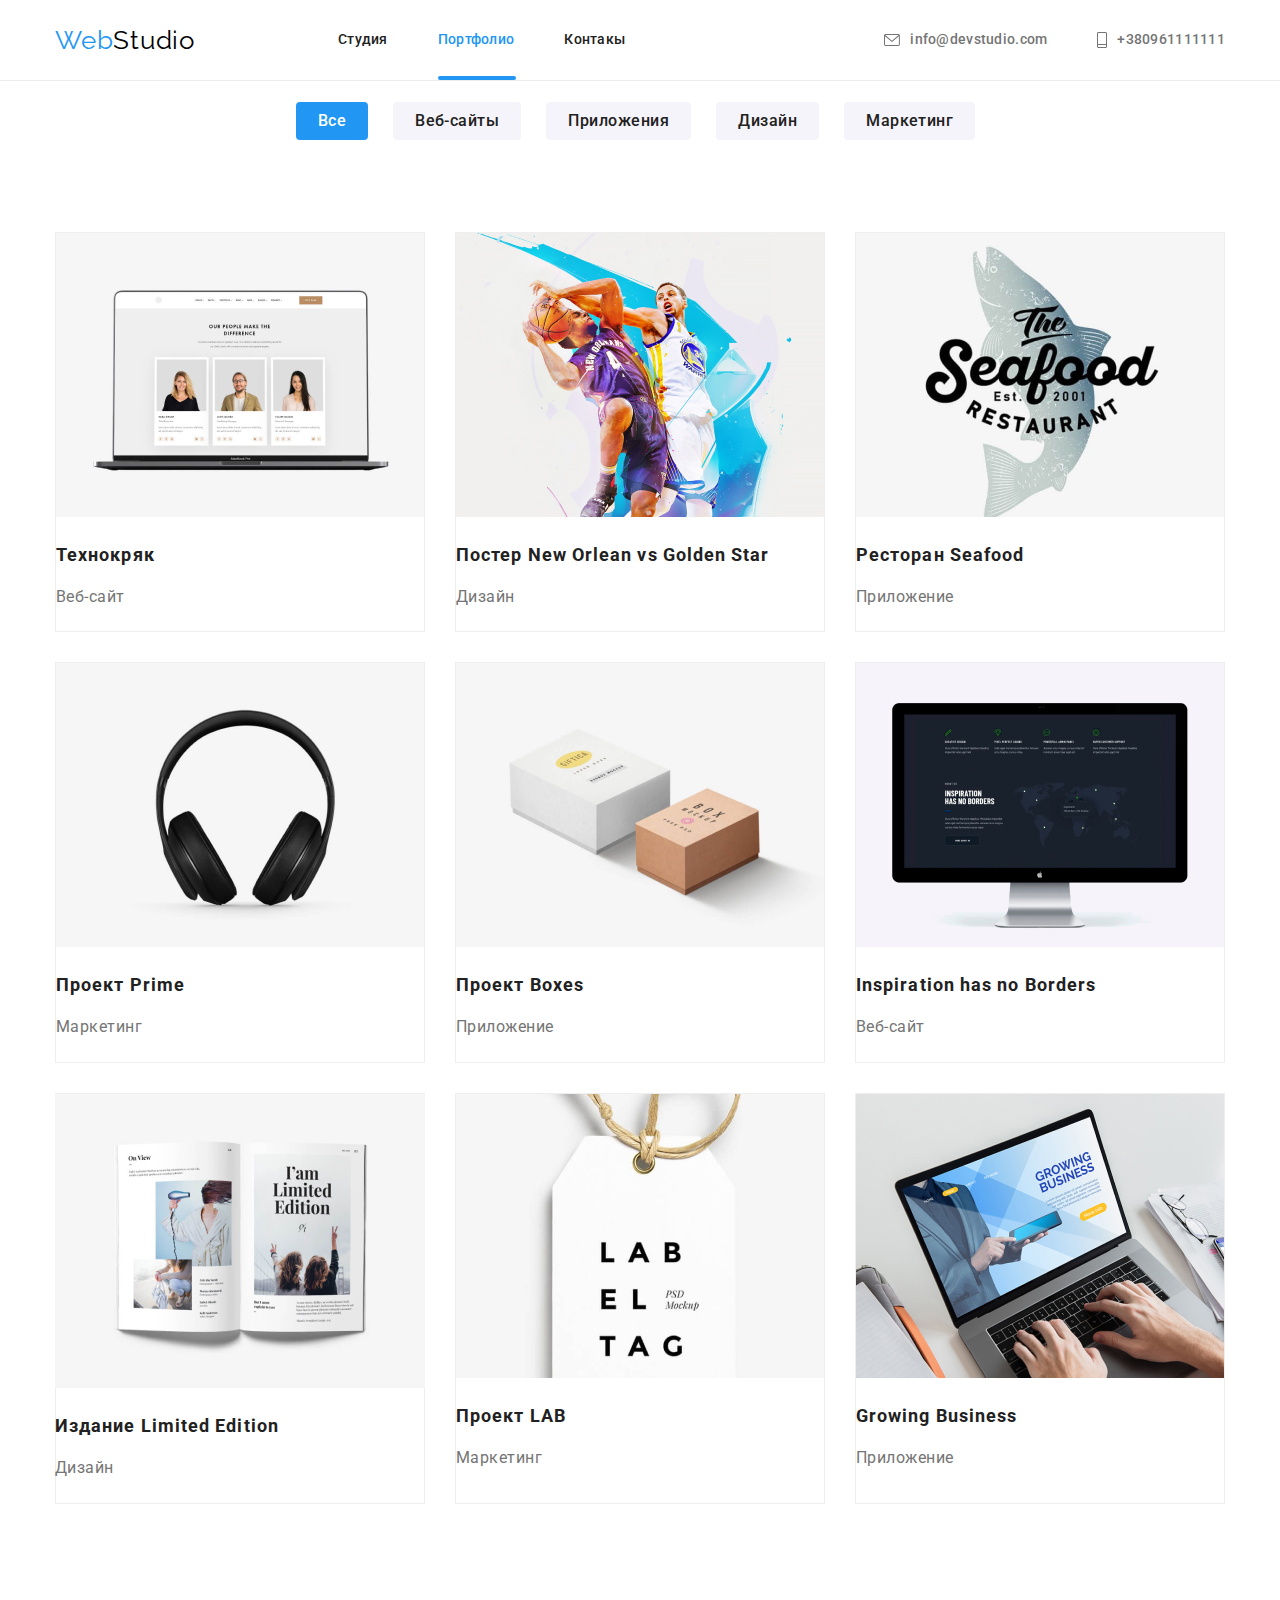
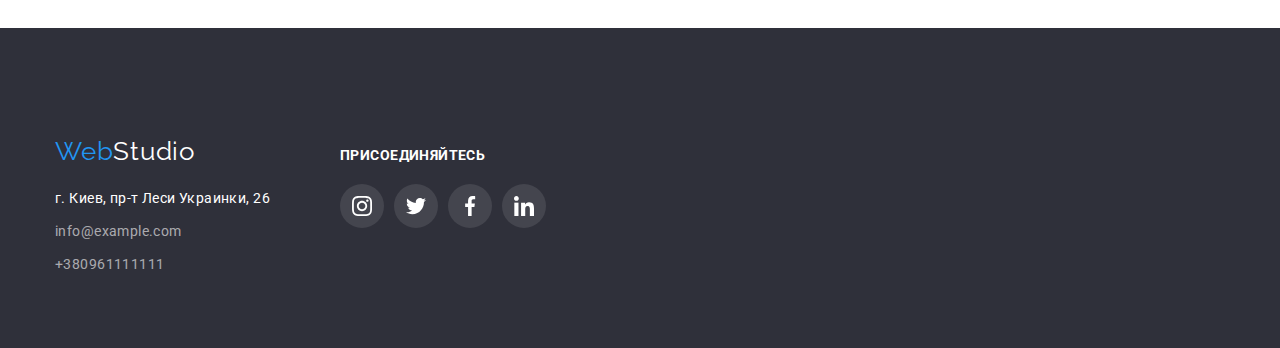
==== portfolio.html @ fcf828c8 "markup of the fifth homework" ====
<!DOCTYPE html>
<html lang="ru">
<head>
    <meta charset="UTF-8">
    <meta http-equiv="X-UA-Compatible" content="IE=edge">
    <meta name="viewport" content="width=device-width, initial-scale=1.0">
    <title>WebStudio</title>
    <link rel="preconnect" href="https://fonts.googleapis.com">
    <link rel="preconnect" href="https://fonts.gstatic.com" crossorigin>
    <link href="https://fonts.googleapis.com/css2?family=Raleway:wght@700&family=Roboto:wght@400;500;700;900&display=swap"
    rel="stylesheet">
    <link rel="stylesheet" href="https://cdnjs.cloudflare.com/ajax/libs/modern-normalize/1.0.0/modern-normalize.min.css"/>
    <link rel="stylesheet" href="css/styles.css">
</head>
<body class="page">
    <header class="header">
        <div class="container">
        <nav>
            <a href="./index.html" class="logo">Web<span class="dark-logo">Studio</span></a>
            <ul class="contacts-items">
                <li><a href="./index.html" class="nav studio">Студия</a></li> 
                <li><a href="./portfolio.html" class="nav active portfolio position-port">Портфолио</a></li>
                <li><a class="nav new-data" href="">Контакы</a></li>
            </ul>
        </nav>
        <ul class= "contacts">
            <li>
                <a class="auto-nav" href="info@devstudio.com">
                    <svg class="icon-contacts" width="16" height="12">
                        <use href="./images/symbol-defs.svg#icon-envelope"></use>
                        </svg>info@devstudio.com</a>
            </li>
            <li>
                <a class="auto-nav" href="tel:+380961111111">
                    <svg class="icon-contacts" width="10" height="16">
                        <use href="./images/symbol-defs.svg#icon-tell"></use>
                    </svg>+380961111111</a>
            </li>
        </ul>
        </div>
    </header>
    <main>
        <section class= "section buttons">
            <div class="container">
        <div class="container-block">
            <h1 hidden>Portfolio</h1>
        <ul class="container-button">
            <li><button class="button all" type="button">Все</button></li>
            <li><button class="button" type="button">Веб-сайты</button></li>
            <li><button class="button" type="button">Приложения</button></li>
            <li><button class="button" type="button">Дизайн</button></li>
            <li><button class="button" type="button">Маркетинг</button></li>
        </ul>
        </div>
       <div class=flex-container>
        <ul class="flex-set">
            <li class=flex-link>
                <a class="link" href="">
                    <div class="hover-thumb">
                        <div class="overlay-image">
                <img class="image" src="images/image1.jpg" width=370 alt="Наши люди"/>
                <div class="overlay">
                    <p class="overlay-text">
                        Технокряк это современная площадка распространения коронавируса. Компании используют эту платформу для цифрового
                        шпионажа и атак на защищённые сервера конкурентов.
                    </p>
                    </div>
                </div>
                </div>
                <div class="card-text">    
                <h2 class="header-name">Технокряк</h2>
                    <p class="name-site">Веб-сайт</p>
                    </div>
                </a></li>
            <li class=flex-link>
                <a href="" class="link">
                    <div class="hover-thumb">
                        <div class="overlay-image">
                <img class="image" src="images/image2.jpg" width=370 alt="Фото дизайна"/>
                <div class="overlay">
                    <p class="overlay-text">
                        Технокряк это современная площадка распространения коронавируса. Компании используют эту платформу для цифрового
                        шпионажа и атак на защищённые сервера конкурентов.
                    </p>
                    </div>
                </div>
                </div>
                <div class="card-text"> 
                    <h2 class="header-name">Постер New Orlean vs Golden Star</h2>
                    <p class="name-site">Дизайн</p>
                    </div>
                </a></li>
            <li class=flex-link><a href="" class="link">
                <div class="hover-thumb">
                    <div class="overlay-image">
                <img class="image" src="images/image3.jpg" width=370 alt="Фото приложения"/>
                <div class="overlay">
                    <p class="overlay-text">
                        Технокряк это современная площадка распространения коронавируса. Компании используют эту платформу для цифрового
                        шпионажа и атак на защищённые сервера конкурентов.
                    </p>
                    </div>
                </div>
                </div>
                <div class="card-text"> 
                    <h2 class="header-name">Ресторан Seafood</h2>
                    <p class="name-site">Приложение</p>
                    </div>
                </a></li>
            <li class=flex-link><a href="" class="link">
                <div class="hover-thumb">
                    <div class="overlay-image">
                <img class="image" src="images/image4.jpg" width=370 alt="Наушники"/>
                <div class="overlay">
                    <p class="overlay-text">
                        Технокряк это современная площадка распространения коронавируса. Компании используют эту платформу для цифрового
                        шпионажа и атак на защищённые сервера конкурентов.
                    </p>
                    </div>
                </div>
                </div>
                <div class="card-text"> 
                    <h2 class="header-name">Проект Prime</h2>
                    <p class="name-site">Маркетинг</p>
                    </div>
                </a></li>
            <li class=flex-link><a href="" class="link">
                <div class="hover-thumb">
                    <div class="overlay-image">
                <img class="image" src="images/image5.jpg" width=370 alt="Boxes"/>
                <div class="overlay">
                    <p class="overlay-text">
                        Технокряк это современная площадка распространения коронавируса. Компании используют эту платформу для цифрового
                        шпионажа и атак на защищённые сервера конкурентов.
                    </p>
                    </div>
                </div>
                </div>
                <div class="card-text"> 
                    <h2 class="header-name">Проект Boxes</h2>
                    <p class="name-site">Приложение</p>
                    </div>
                </a></li>
            <li class=flex-link><a href="" class="link">
                <div class="hover-thumb">
                    <div class="overlay-image">
                <img class="image" src="images/image6.jpg" width=370 alt="Фото веб-сайта"/>
                <div class="overlay">
                    <p class="overlay-text">
                        Технокряк это современная площадка распространения коронавируса. Компании используют эту платформу для цифрового
                        шпионажа и атак на защищённые сервера конкурентов.
                    </p>
                    </div>
                </div>
                </div>
                <div class="card-text"> 
                    <h2 class="header-name">Inspiration has no Borders</h2>
                    <p class="name-site">Веб-сайт</p>
                    </div>
                </a></li>
            <li class=flex-link><a href="" class="link"><img class="image" src="images/image7.jpg" width=370 alt="Фото дизайна"/>
                <div class="card-text">     
                <h2 class="header-name">Издание Limited Edition</h2>
                    <p class="name-site">Дизайн</p>
                    </div>
                </a></li>
            <li class=flex-link><a href="" class="link">
                <div class="hover-thumb">
                    <div class="overlay-image">
                <img class="image" src="images/image8.jpg" width=370 alt="Фото проекта" />
                <div class="overlay">
                    <p class="overlay-text">
                        Технокряк это современная площадка распространения коронавируса. Компании используют эту платформу для цифрового
                        шпионажа и атак на защищённые сервера конкурентов.
                    </p>
                    </div>
                </div>
                </div>
                <div class="card-text"> 
                    <h2 class="header-name">Проект LAB</h2>
                    <p class="name-site">Маркетинг</p>
                    </div>
                </a></li>
            <li class=flex-link><a href="" class="link">
                <div class="hover-thumb">
                    <div class="overlay-image">
                <img class="image" src="images/image9.jpg" width=370 alt="Фото приложения"/>
                <div class="overlay">
                    <p class="overlay-text">
                        Технокряк это современная площадка распространения коронавируса. Компании используют эту платформу для цифрового
                        шпионажа и атак на защищённые сервера конкурентов.
                    </p>
                    </div>
                </div>
                </div>
                <div class="card-text"> 
                    <h2 class="header-name">Growing Business</h2>
                    <p class="name-site">Приложение</p>
                    </div>
                </a></li>
        </ul>
        </div>
    </div>
    </section>
    </main>
    <footer class= "footer">
        <div class="container footer-container">
            <div class= "footer-wrapper">
            <a class="footer-logo" href="WebStudio">Web<span class="white-logo">Studio</span></a>
        <address class="address-data">
            <p class="address-name">г. Киев, пр-т Леси Украинки, 26</p> 
            <a class="auto-second" href="info@example.com">info@example.com</a>
            <a class="auto-second" href="tel:+380991111111">+380961111111</a>
            </address>
            </div>
            <div class="footer footer-icons">
                <h2 class= "footer-header">Присоединяйтесь</h2>
                <ul class="footer-icons-menu">
                    <li class="footer-items">
                <a href="./index.html" class="footer-link">
                <svg class="footer-icon" width="20" height="20">
                <use href="./images/symbol-defs.svg#icon-instagram"></use>
                </svg></a>
                     </li>
                     <li class="footer-items"><a href="./index.html" class="footer-link">
                <svg class="footer-icon" width="20" height="20">
                <use href="./images/symbol-defs.svg#icon-twitter"></use>
                </svg></a>
                      </li>
                      <li class="footer-items">
                <a href="./index.html" class="footer-link">
                <svg class="footer-icon" width="20" height="20">
                <use href="./images/symbol-defs.svg#icon-facebook"></use>
                 </svg></a>
                     </li>
                      <li class="footer-items">
                <a href="./index.html" class="footer-link">
                <svg class="footer-icon" width="20" height="20">
                <use href="./images/symbol-defs.svg#icon-linkedin"></use>
                </svg></a>
                     </li>
                </ul>
                </div>
            </div>
    </footer>
</body>
</html>
---- css/styles.css ----
:root {
  --primary-text-color: rgba(0, 0, 0, 0.8);
  --title-text-color: #000000;
  --accent-color: #2196f3;
  --primary-white-color: #ffffff;
  --second-main-color: #212121;
  --primary-gray-color: #757575;
  --background-color: #e5e5e5;
}
body {
  background-color: var( --primary-white-color);
  color: var(--primary-text-color);
  font-family: "Roboto", sans-serif;
}
ul {
  list-style: none;
  margin: 0;
  padding: 0;
}
h1,
h2,
h3 {
  margin: 0;
}
p {
  margin: 0 auto;
}
header {
top: 0;
left: 0;
position: fixed;
width: 100%;
background: var(--primary-white-color);
z-index: 1;
}

.header .container{
  display: flex;
  align-items: center;
}
.header {
background-color: var(--primary-white-color);
color: var(--primary-white-color);
}
.container {
  width: 1200px;
  padding-left: 15px;
  padding-right: 15px;
  margin-left: auto;
  margin-right: auto;
}
.container-block {
  display: flex;
  justify-content: center;
  padding-bottom: 34px;
  margin-top: 0;
  margin-bottom: 50px;
}
.container-button {
  display: flex;
  justify-content: center;
}
 .container .buttons {
  display: block;
  margin-bottom: 94px;
  padding-left: 215px;
  padding-right: 215px;
}
.position .position-port{
  display: block;
  position: relative;
}
.position::after {
content: '';
position: absolute;
display: block;
width: 48px;
height: 4px;
bottom: 32px;
border-radius: 2px;
background-color: var(--accent-color);
position: absolute;
top: 76px;
transition: 250ms cubic-bezier(0.4, 0, 0.2, 1);
}
.position-port:after {
content: '';
position: absolute;
display: block;
width: 78px;
height: 4px;
bottom: 32px;
top: 76px;
border-radius: 2px;
background-color: var(--accent-color);
transition: 250ms cubic-bezier(0.4, 0, 0.2, 1);
}
.overlay {
  position: absolute;
  top: 0;
  left: 0;
  width: 100%;
  height: 100%;
  opacity: 0;
  padding: 63px 24px;
  background-color: var(--accent-color);
  transform: translateY(100%);
  transition: 250ms cubic-bezier(0.4, 0, 0.2, 1);
}
.overlay-text {
  margin: 0;
  font-family: Roboto;
  font-style: normal;
  font-weight: normal;
  font-size: 18px;
  line-height: 28px;
  letter-spacing: 0.03em;
  color: var(--primary-white-color);
  transform: translateY(50%);
  transition: 250ms cubic-bezier(0.4, 0, 0.2, 1);
}
.link {
  text-decoration: none;
}
.list {
  transition: color 250ms cubic-bezier(0.4, 0, 0.2, 1);
}
.overlay-image {
  position: relative;
  overflow: hidden;
  border-style: none;
  width: 368px;
  height: 284px;
}
 .hover-thumb:hover::before {
    opacity: 0.9;
 }
 .hover-thumb {
  position: relative;
  }
  .hover-thumb::before {
  content: '';
  display: inline-block;
  position: absolute;
  top: 0;
  left: 0;
  width: 100%;
  height: 100%;
  opacity: 0;
  }
  .product-thumb {
  position: relative;
  width: 370px;
  height: 294px;
  z-index: 1;
  }
  .product-thumb .product-text {
  font-family: Roboto;
  font-style: normal;
  font-weight: bold;
  font-size: 14px;
  line-height: 16px;
  text-align: center;
  letter-spacing: 0.03em;
  color: var(--primary-white-color);
  }
  
  .product-thumb::before {
  position: absolute;
  display: inline-block;
  content: '';
  bottom: 0;
  width: 370px;
  height: 70px;
  background-color: rgba(47, 48, 58, 0.8);;
  }
  .product-text {
  position: absolute;
  text-align: center;
  justify-content: center;
  width: 100%;
  padding: 27px 0;
  margin: 0;
  bottom: 0;
  left: 0;
  text-transform: uppercase;
  }
  .link:hover .overlay,
  .link:focus .overlay {
  transform: translateY(0);
  opacity: 0.9;
  }
  .navigation {
  display: flex;
  flex-direction: row;
  }  
.button {
  margin: 8px;
  cursor: pointer;
  background-color: #F5F4FA;
  color: var(--second-main-color);
  font-family: Roboto;
  font-weight: 500;
  font-size: 16px;
  line-height: 1.62;
  text-align: center;
  letter-spacing: 0.03em;
  border-radius: 4px;
  border-style: none;
  padding: 6px 22px;
  transition: color 250ms cubic-bezier(0.4, 0, 0.2, 1),
  background-color 250ms cubic-bezier(0.4, 0, 0.2, 1),
  box-shadow 250ms cubic-bezier(0.4, 0, 0.2, 1);
}
.container-button li:not(last child) {
  margin-right: 9px;
}
.flex-container {
  display: flex;
  flex-wrap: wrap;
  justify-content: space-between;
}
.flex-set {
display: flex;
flex-wrap: wrap;
justify-content: space-between;
}
.flex-link:hover .overlay-text,
.flex-link .link:focus .overlay-text {
transform: translateY(0%);
transition: 250ms cubic-bezier(0.4, 0, 0.2, 1),
box-shadow 250ms cubic-bezier(0.4, 0, 0.2, 1);
opacity: 1;
}

.flex-link:hover,
.flex-link:focus {
box-shadow: 0px 1px 1px rgba(0, 0, 0, 0.12), 0px 4px 4px rgba(0, 0, 0, 0.06),
1px 4px 6px rgba(0, 0, 0, 0.16);
cursor: pointer;
}
.flex-setting { 
  display: flex;
  flex-wrap: wrap;
  justify-content: space-between;
}
.flex-link {
  display: flex;
  flex-direction: column;
  align-items: center;
  width: 370px;
  justify-content: space-between;
  border: 1px solid #eeeeee;
  margin-bottom: 30px;
  margin-right: 30px;
  }
 .flex-set li:nth-child(3n) {
  margin-right: 0;
}
.image-container {
  display: block;
  margin: 94px 215px;
}
.section-team {
background-color: #f5f4fa;
}
.section-hero {
margin: 0;
background-color: #C4C4C4;
padding: 200px 0;
max-width: 1600px;
text-align: center;
margin-left: auto;
margin-right: auto;
padding-top: 200px;
padding-bottom: 200px;
background-image: linear-gradient(to right,rgba(47, 48, 58, 0.4),rgba(47, 48, 58, 0.4)),
url(../images/hero.jpg);
background-repeat: no-repeat;
background-size: cover;
background-position: center;
}
.team-list {
display: flex;
margin: 0;
}
.link-name {
  display: flex;
  flex-direction: row;
  align-items: center;
  flex-wrap: nowrap;
}
.image {
  display: flex;
}
.image-icon {
  display: flex;
}
.contacts {
  display: flex;
  justify-content: center;
  margin-left: auto;

}
.contacts-items {
  display: flex;
  justify-content: center;
}
nav {
display:flex;
align-items: center;
}
.team-member {
background:var(--primary-white-color);
box-shadow: 0px 1px 3px rgba(0, 0, 0, 0.12), 0px 1px 1px rgba(0, 0, 0, 0.14),
0px 2px 1px rgba(0, 0, 0, 0.2);
border-radius: 0px 0px 4px 4px;
margin-right: 30px;
}
.about-member:not(last-child) {
  margin-right: 0;
}
.logo {
  color: var(--accent-color);
  text-decoration: none;
  font-family: "Raleway", sans-serif;
  font-size: 26px;
  line-height: 1.19;
  letter-spacing: 0.03em;
  margin-right: 93px;
}
.footer-logo {
  display: block;
  color: var(--accent-color);
  text-decoration: none;
  font-family: "Raleway", sans-serif;
  font-size: 26px;
  line-height: 1.19;
  letter-spacing: 0.03em;
  margin-bottom: 20px;
}
.dark-logo {
  color: var(--title-text-color);
}
.white-logo {
  color: var(--primary-white-color);
}
.nav {
  display: flex;
  align-items: center;
  color: var(--second-main-color);
  text-decoration: none;
  font-size: 14px;
  font-weight: 500;
  line-height: 1.14;
  letter-spacing: 0.02em;
  margin-left: 50px;
  transition: color 250ms cubic-bezier(0.4, 0, 0.2, 1);
  }
.contacts li:not(:last-child) {
  margin-right: 50px;
}
.auto-nav {
  display:flex;
  align-items: center;
  padding: 32px 0;
  font-weight: 500;
  font-size: 14px;
  line-height: 1.14;
  letter-spacing: 0.02em;
  color: var(--primary-gray-color);
  text-decoration: none;
  transition: color 250ms cubic-bezier(0.4, 0, 0.2, 1);
 }
.nav-second {
  display:flex;
  align-items: center;
  padding: 32px 0;
  text-decoration: none;
  font-size: 14px;
  line-height: 1.14;
  letter-spacing: 0.002em;
  color: var(--accent-color);
}
.nav-second:hover,
.nav-second:focus,
.auto-second:hover,
.auto-second:focus,
.nav:hover,
.nav:focus,
.all:hover,
.all:focus,
.active {
  color: var(--accent-color);
}

.button:hover,
.button:focus {
 background-color: var(--accent-color);
}
a.auto-nav:hover {
color: var(--accent-color);  
}
.auto-nav .icon-contacts:hover {
color: var(--accent-color);   
}
.icon-contacts:hover {
fill: var(--accent-color);
}
.icon-contacts {
margin-right: 10px;
fill: var(--primary-gray-color);
}
.auto-nav:hover {
fill: var(--accent-color); 
}
.button-primary {
  font-weight: 700;
  font-size: 16px;
  line-height: 1.875;
  letter-spacing: 0.06em;
  border: none;
  color: var(--primary-white-color);
  background-color: var(--accent-color);
  cursor: pointer;
   border-radius: 4px;
   padding: 10px 32px;
   margin: 0 auto;
   display: block;
}
.button {
  color: var(--second-main-color);
  background-color: #f5f4fa;
  border-radius: 4px;
  border: none;
  font-family: "Roboto";
  font-weight: 500;
  font-size: 16px;
  line-height: 1.6;
  letter-spacing: 0.03em;
}
.backdrop {
position: fixed;
top: 0;
left: 0;
width: 100%;
height: 100%;
background-color:rgba(0, 0, 0, 0.2);
opacity: 1;
transition: opacity(250ms) cubic-bezier(0.4, 0, 0.2, 1);
 z-index: 2;
}
.backdrop .is-hidden {
opacity: 0;
pointer-events: none;
}
.is-hidden {
visibility: hidden;
}
.modal {
position: absolute;
top: 50%;
left: 50%;
border-radius: 4px;
min-width: 528px;
min-height: 582px;
background-color: var(--primary-white-color);
transform: translate(-50%, -50%) scale(1);
transition: opacity(250ms) cubic-bezier(0.4, 0, 0.2, 1);
}
.modal-close {
position: absolute;
display: flex;
justify-content: center;
align-items: center;
right: 0;
border-color: rgba(0, 0, 0, 0.1);
margin: 8px 8px 0 0;
background-color: var(--primary-white-color);
border-radius: 24px;
width: 30px;
height: 30px;
}
.modal-svg {
width: 18px;
height: 18px;
}
.all {
  border-radius: 4px;
  border: none;
  font-family: "Roboto";
  font-weight: 500;
  font-size: 16px;
  line-height: 1.6;
  letter-spacing: 0.03em;
  color: var(--primary-white-color);
  background-color: var(--accent-color);
  cursor: pointer;
}
.header-name {
  font-size: 18px;
  text-decoration: none;
  line-height: 2;
  letter-spacing: 0.06em;
  color: var(--second-main-color);
  margin-top: 20px;
  }
.name-site {
  font-size: 16px;
  text-decoration: none;
  line-height: 1.8;
  letter-spacing: 0.03em;
  color: var(--primary-gray-color);
  margin-top: 10px;
  padding-bottom: 20px;;
}
.name {
  font-size: 16px;
  text-decoration: none;
  line-height: 1.8;
  letter-spacing: 0.03em;
  color: var(--primary-gray-color);
  text-align: center;
  margin-top: 10px;
}
.link {
  color: var(--title-text-color);
  text-decoration: none;
}
 .address-name {
  display: block;
  font-style: normal;
  font-size: 14px;
  line-height: 1.7;
  letter-spacing: 0.03em;
  color: var(--primary-white-color);
}
.address-data {
  display: block;
  margin-top: 20px;
}
.icon-description {
width: 70px;
height: 70px; 
}
.member-list {
display: flex;
justify-content: center;
gap: 10px;
}
.person-link {
display: flex;
justify-content: center;
align-items: center;
width: 44px;
height: 44px;
border-radius: 50%;
background-size: 20px;
background-repeat: no-repeat;
color: #afb1b8;
transition: background-color 250ms cubic-bezier(0.4, 0, 0.2, 1), 
color 250ms cubic-bezier(0.4, 0, 0.2, 1); 
}
.person-link:hover,
.person-link:focus {
  background-color: var(--accent-color);
}
.person-link:hover svg,
.person-link:focus svg {
  fill: var(--primary-white-color);
}
.person-link svg {
  width: 20px;
  height: 20px;
  fill: #afb1b8;
  color:#b4b9cc;
}
.person-link:hover,
.person-link-svg:focus {
  fill: var(--primary-white-color);
}
.memer-icon {
 color:#b4b9cc;  
}
.clients {
text-align: center;
margin-bottom: 50px;
}
.clients-list {
display: flex;
gap: 30px;
}
.icon-client {
display: flex;
justify-content: center;
align-items: center;
width: 170px;
height: 92px;
color: #afb1b8;
border: 1px solid #afb1b8;
border-radius: 4px; 
transition: border-color 250ms cubic-bezier(0.4, 0, 0.2, 1);
}
.icon-client:hover .logo-client,
.icon-client:focus .logo-client {
fill: var(--accent-color);  
} 

.icon-client:hover,
.icon-client:focus {
color: var(--accent-color);
cursor: pointer;
border-color: var(--accent-color);
fill: var(--accent-color);
}
.logo-client {
width: 106px;
height: 60px;
color: #AFB1B8; 
fill: #AFB1B8;  
transition: color 250ms cubic-bezier(0.4, 0, 0.2, 1); 
}
.footer {
background-color: #2f303a;
padding: 60px 0;
}
.footer-items {
 display: flex; 
}
.footer-icons-menu {
display: flex;
gap: 10px;
}
.footer-container {
display: flex;  
align-items: baseline;
}
.footer-wrapper {
margin-right: 70px;
}
.footer-header {
font-weight: 700;
font-size: 14px;
line-height: 1.14;
letter-spacing: 0.03em;
text-transform: uppercase;
color: var(--primary-white-color);
margin-bottom: 20px;  
}
.footer-link {
display: flex;
justify-content: center;
align-items: center;
width: 44px;
height: 44px;
background-color: rgba(255, 255, 255, 0.1);
color: var(--primary-white-color);
border-radius: 50%;
transition: background-color 250ms cubic-bezier(0.4, 0, 0.2, 1);
}
.footer-link:hover {
background-color: var(--accent-color);
color:var(--primary-white-color);
}
.footer-icon {
color: var(--primary-white-color); 
}
.footer-icon {
fill: var(--primary-white-color);
}
.address-name:not(:last-child) {
 margin-bottom: 9px;
}
.auto-second {
  display: block;
  font-style: normal;
  font-size: 14px;
  text-decoration: none;
  line-height: 1.7;
  letter-spacing: 0.03em;
  color: rgba(255, 255, 255, 0.6);
  margin-top: 9px;
  }

.hero-title {
  font-size: 44px;
  line-height: 1.36;
  letter-spacing: 0.06em;
  color: var(--primary-white-color);
  text-transform: uppercase;
  margin-bottom: 30px;
  font-weight: 900;
  text-align: center;
 }
 .header {
  border-bottom: 1px solid rgba(236, 236, 236, 1);
 }
.second-header {
  font-weight: bold;
  font-size: 36px;
  line-height: 1.16;
  letter-spacing: 0.03em;
  color: var(--second-main-color);
  text-align: center;
  margin-bottom: 50px;
  }
.about-member {
  padding: 30px 0;
}
.worker {
  text-align: center;
  font-size: 16px;
  line-height: 1.18;
  letter-spacing: 0.03em;
  color: var(--second-main-color);
  }
.subtitle {
  display: inline-block;
  margin-bottom: 10px;
  font-weight: bold;
  font-size: 14px;
  line-height: 1.14;
  letter-spacing: 0.03em;
  color: var(--second-main-color);
  text-transform: uppercase;
  }
.subtitle-items {
display: flex;
justify-content: space-between;
align-items: center;
}
.subtitle-icon-description {
  display: flex;
  align-items: center;
  justify-content: center;
  border-radius: 4px;
  background-color: #F5F4FA;
  padding: 25px 0;
  margin-bottom: 30px;
}
.subtitle-text {
margin-right: 30px;
width: 270px;
}
.subtitle-text:last-child {
margin-right: 0;
}
.section-description {
padding-bottom: 0;
}
.description {
  font-size: 14px;
  line-height: 1.71;
  letter-spacing: 0.03em;
  color: var(--primary-gray-color);
}
.section-image {
padding-top: 0;
margin-bottom: 50px;
}
.second-header {
margin-bottom: 50px;
text-align: center;
}
.section { 
padding: 94px 0;
}
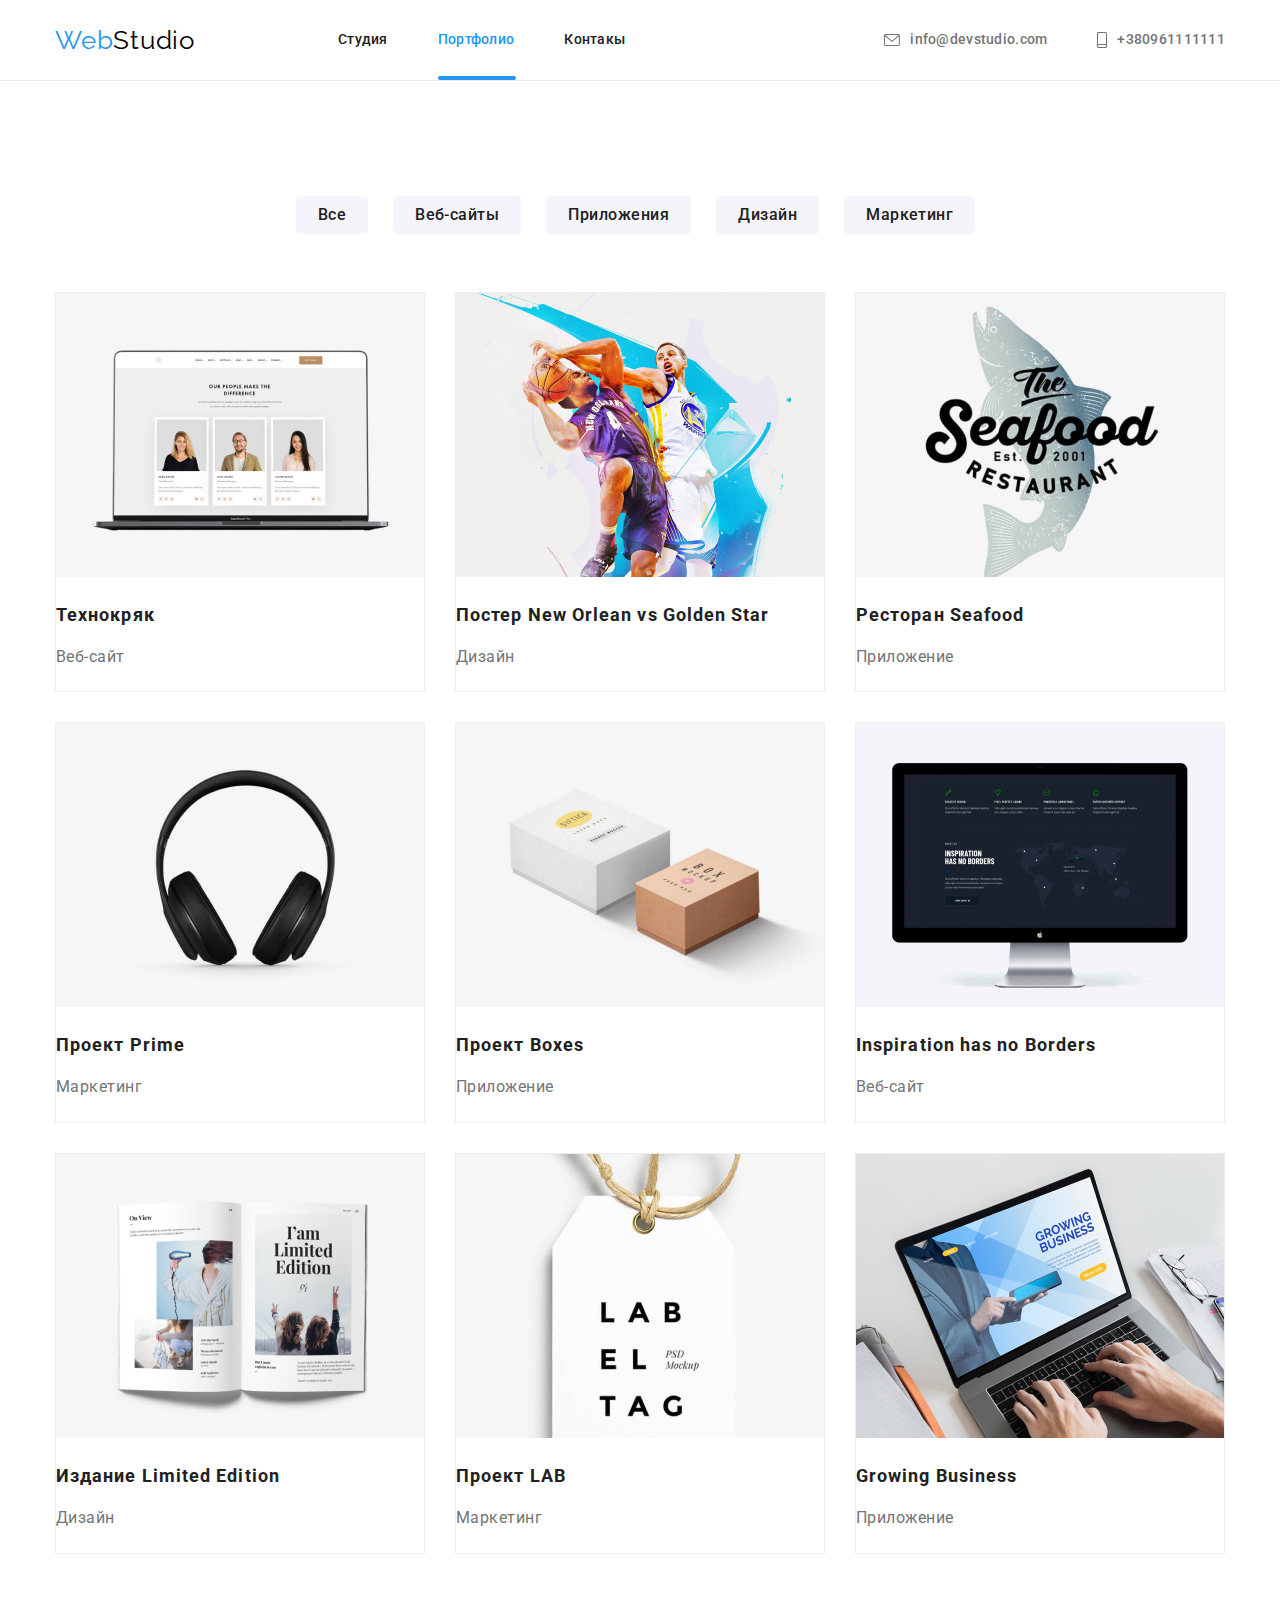
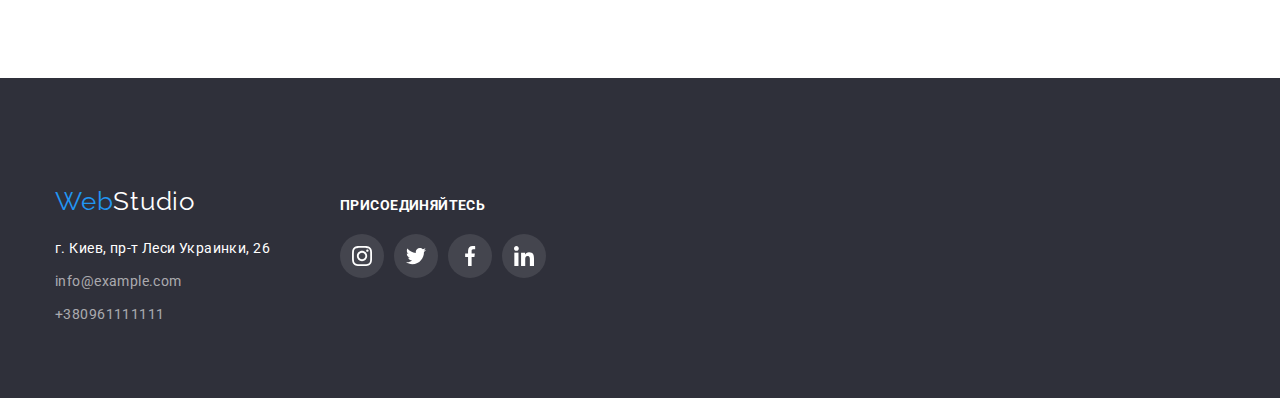
==== commit f00d0188: "code edits" ====
--- a/portfolio.html
+++ b/portfolio.html
@@ -45,7 +45,7 @@
         <div class="container-block">
             <h1 hidden>Portfolio</h1>
         <ul class="container-button">
-            <li><button class="button all" type="button">Все</button></li>
+            <li><button class="button" type="button">Все</button></li>
             <li><button class="button" type="button">Веб-сайты</button></li>
             <li><button class="button" type="button">Приложения</button></li>
             <li><button class="button" type="button">Дизайн</button></li>
@@ -158,7 +158,18 @@
                     <p class="name-site">Веб-сайт</p>
                     </div>
                 </a></li>
-            <li class=flex-link><a href="" class="link"><img class="image" src="images/image7.jpg" width=370 alt="Фото дизайна"/>
+            <li class=flex-link><a href="" class="link">
+                <div class="hover-thumb">
+                    <div class="overlay-image">
+                <img class="image" src="images/image7.jpg" width=370 alt="Фото дизайна"/>
+                <div class="overlay">
+                    <p class="overlay-text">
+                        Технокряк это современная площадка распространения коронавируса. Компании используют эту платформу для цифрового
+                        шпионажа и атак на защищённые сервера конкурентов.
+                    </p>
+                    </div>
+                </div>
+                </div>
                 <div class="card-text">     
                 <h2 class="header-name">Издание Limited Edition</h2>
                     <p class="name-site">Дизайн</p>
--- a/css/styles.css
+++ b/css/styles.css
@@ -52,19 +52,19 @@
 .container-block {
   display: flex;
   justify-content: center;
-  padding-bottom: 34px;
-  margin-top: 0;
-  margin-bottom: 50px;
-}
-.container-button {
-  display: flex;
-  justify-content: center;
-}
- .container .buttons {
+  margin-top: 94px;
+}
+ .buttons {
   display: block;
-  margin-bottom: 94px;
+  padding-bottom: 94px;
+  padding-top: 94px;
   padding-left: 215px;
   padding-right: 215px;
+}
+.container-button {
+  display: flex;
+  justify-content: center;
+  margin-bottom: 50px;
 }
 .position .position-port{
   display: block;
@@ -388,8 +388,6 @@
 .auto-second:focus,
 .nav:hover,
 .nav:focus,
-.all:hover,
-.all:focus,
 .active {
   color: var(--accent-color);
 }
@@ -475,7 +473,6 @@
 align-items: center;
 right: 0;
 border-color: rgba(0, 0, 0, 0.1);
-margin: 8px 8px 0 0;
 background-color: var(--primary-white-color);
 border-radius: 24px;
 width: 30px;
@@ -484,18 +481,8 @@
 .modal-svg {
 width: 18px;
 height: 18px;
-}
-.all {
-  border-radius: 4px;
-  border: none;
-  font-family: "Roboto";
-  font-weight: 500;
-  font-size: 16px;
-  line-height: 1.6;
-  letter-spacing: 0.03em;
-  color: var(--primary-white-color);
-  background-color: var(--accent-color);
-  cursor: pointer;
+left: 1032px;
+top: 235px;
 }
 .header-name {
   font-size: 18px;
@@ -745,9 +732,6 @@
 .subtitle-text:last-child {
 margin-right: 0;
 }
-.section-description {
-padding-bottom: 0;
-}
 .description {
   font-size: 14px;
   line-height: 1.71;
@@ -756,7 +740,7 @@
 }
 .section-image {
 padding-top: 0;
-margin-bottom: 50px;
+padding-bottom: 94px;
 }
 .second-header {
 margin-bottom: 50px;
